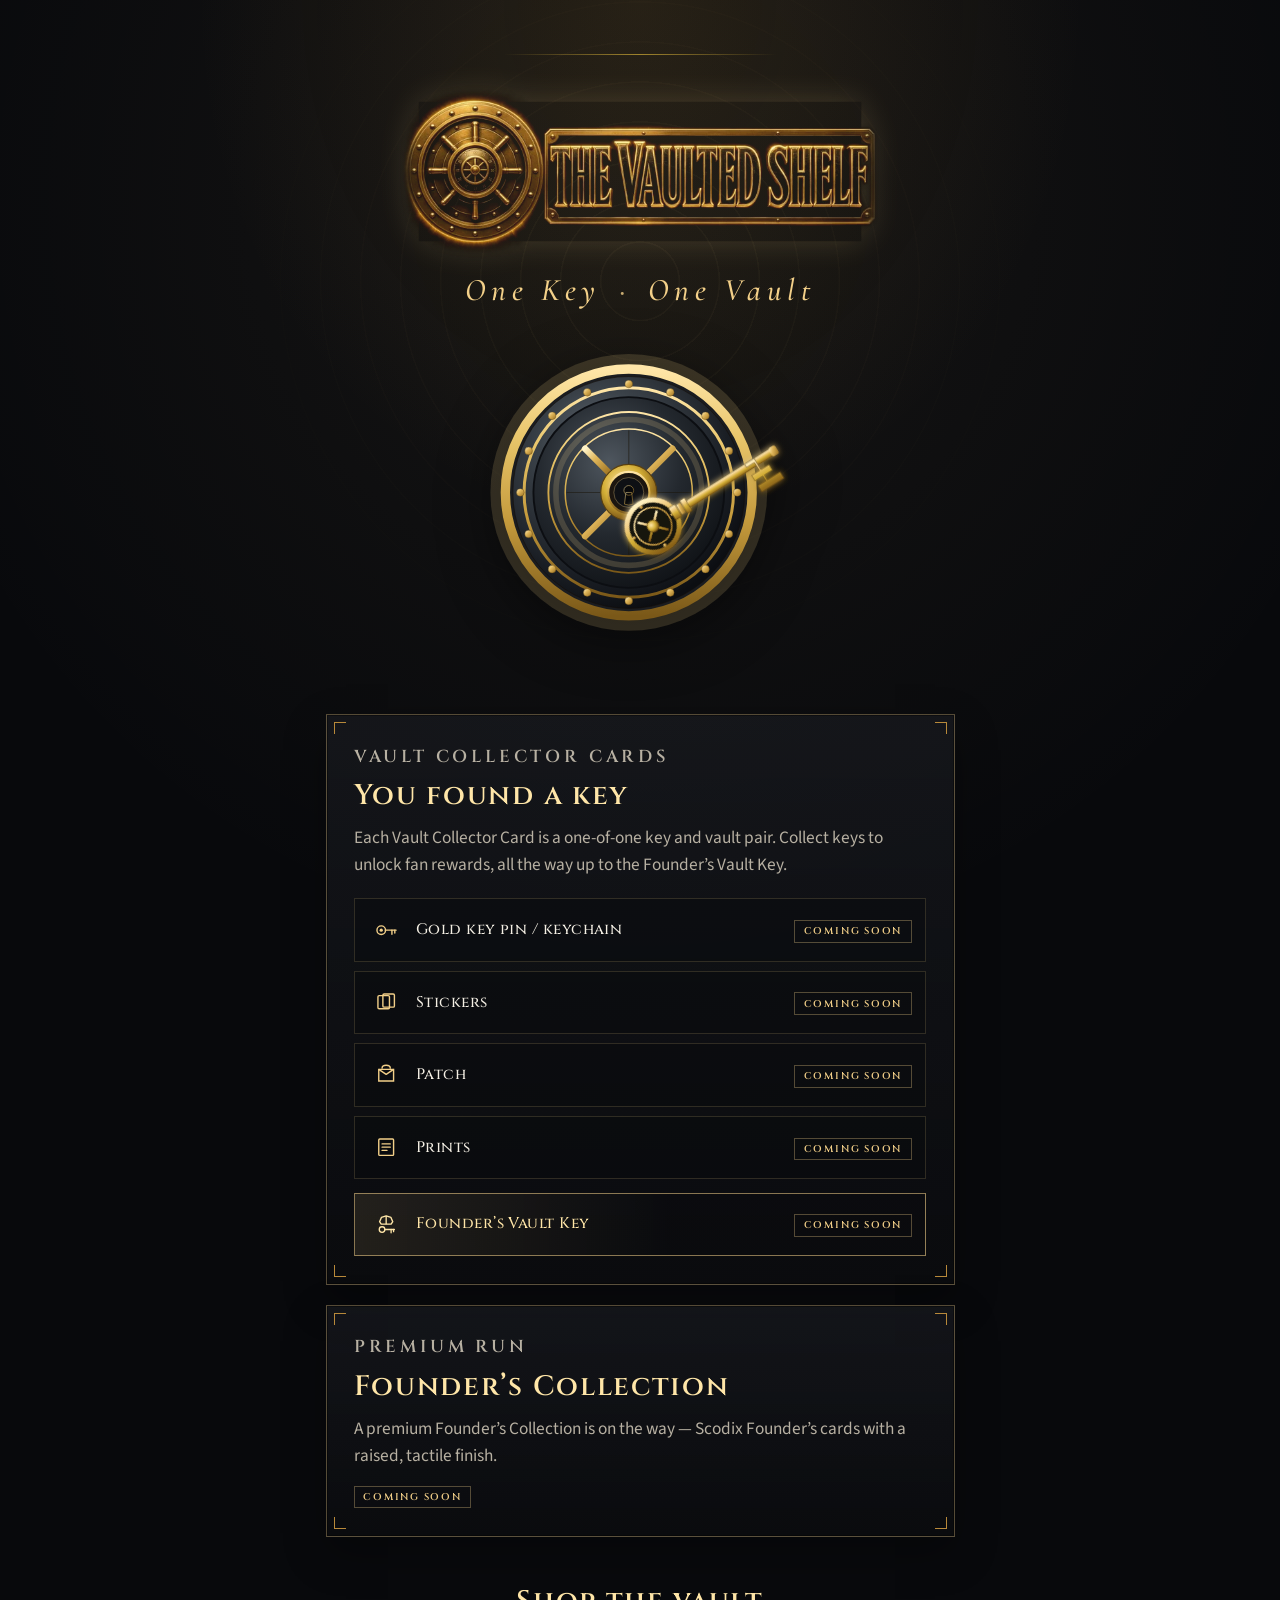
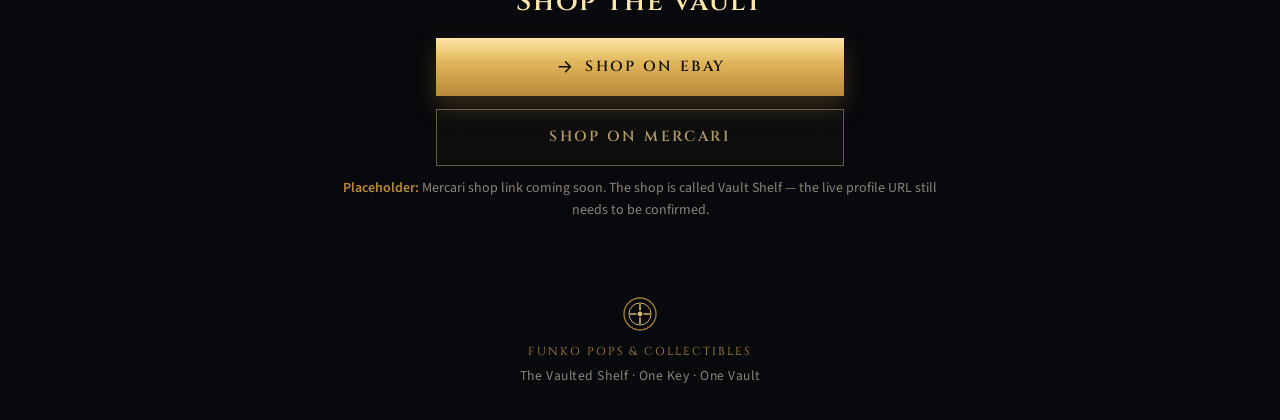
==== claim/index.html @ 4d3772f2 "The Vaulted Shelf landing page" ====
<!DOCTYPE html>
<html lang="en">
<head>
  <meta charset="utf-8">
  <meta name="viewport" content="width=device-width, initial-scale=1, viewport-fit=cover">
  <meta name="color-scheme" content="dark">
  <meta name="theme-color" content="#08090c">
  <title>The Vaulted Shelf</title>
  <style>
    :root { color-scheme: dark; }
    body {
      margin: 0;
      min-height: 100vh;
      display: flex;
      align-items: center;
      justify-content: center;
      background: #08090c;
      color: #f3d089;
      font-family: Georgia, "Times New Roman", serif;
      text-align: center;
    }
    main { padding: 2rem; }
    a { color: #ffe6a8; }
    p { color: #b7b0a2; }
  </style>
  <script>
    (function () {
      var q = window.location.search || "";
      var h = window.location.hash || "";
      window.location.replace("../" + q + h);
    })();
  </script>
</head>
<body>
  <main>
    <h1>The Vaulted Shelf</h1>
    <p>Opening the vault.</p>
    <p><a id="fallback" href="../">Continue to The Vaulted Shelf</a></p>
  </main>
  <script>
    (function () {
      var a = document.getElementById("fallback");
      if (a) a.href = "../" + (window.location.search || "") + (window.location.hash || "");
    })();
  </script>
</body>
</html>
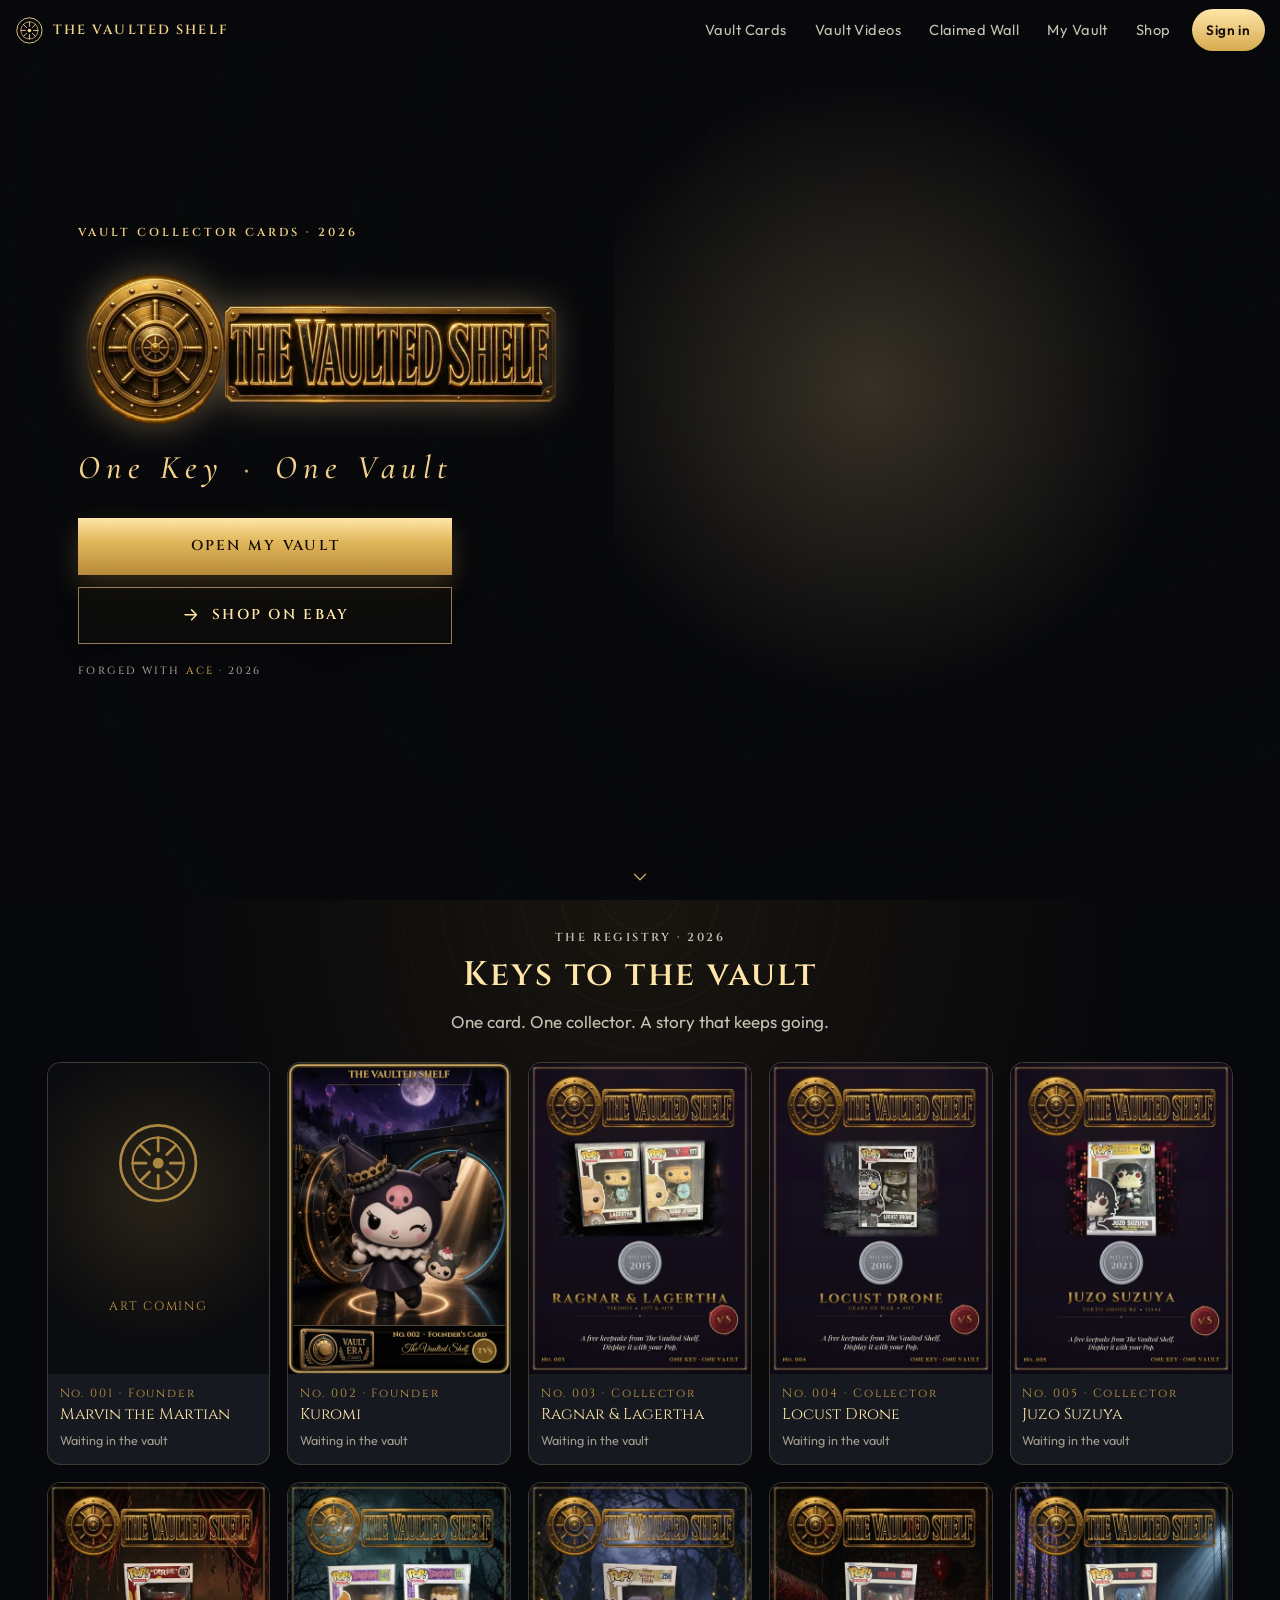
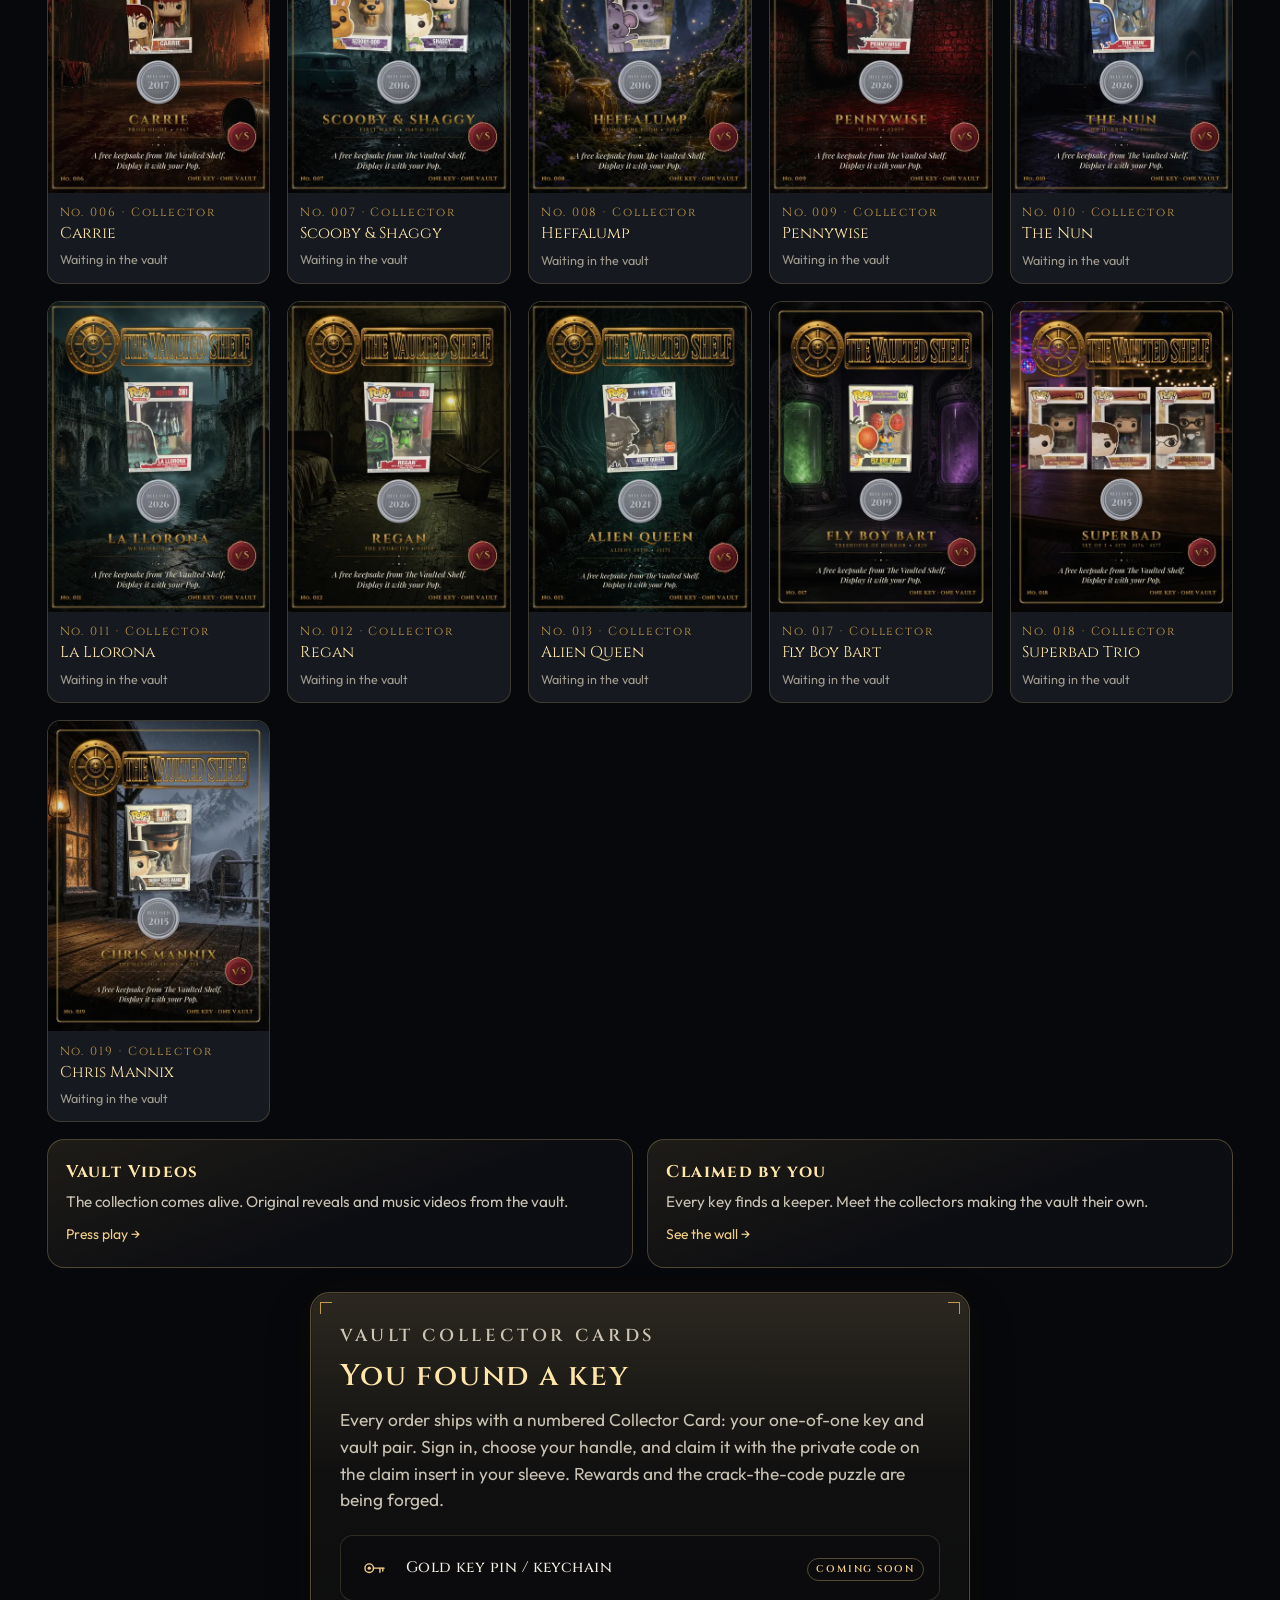
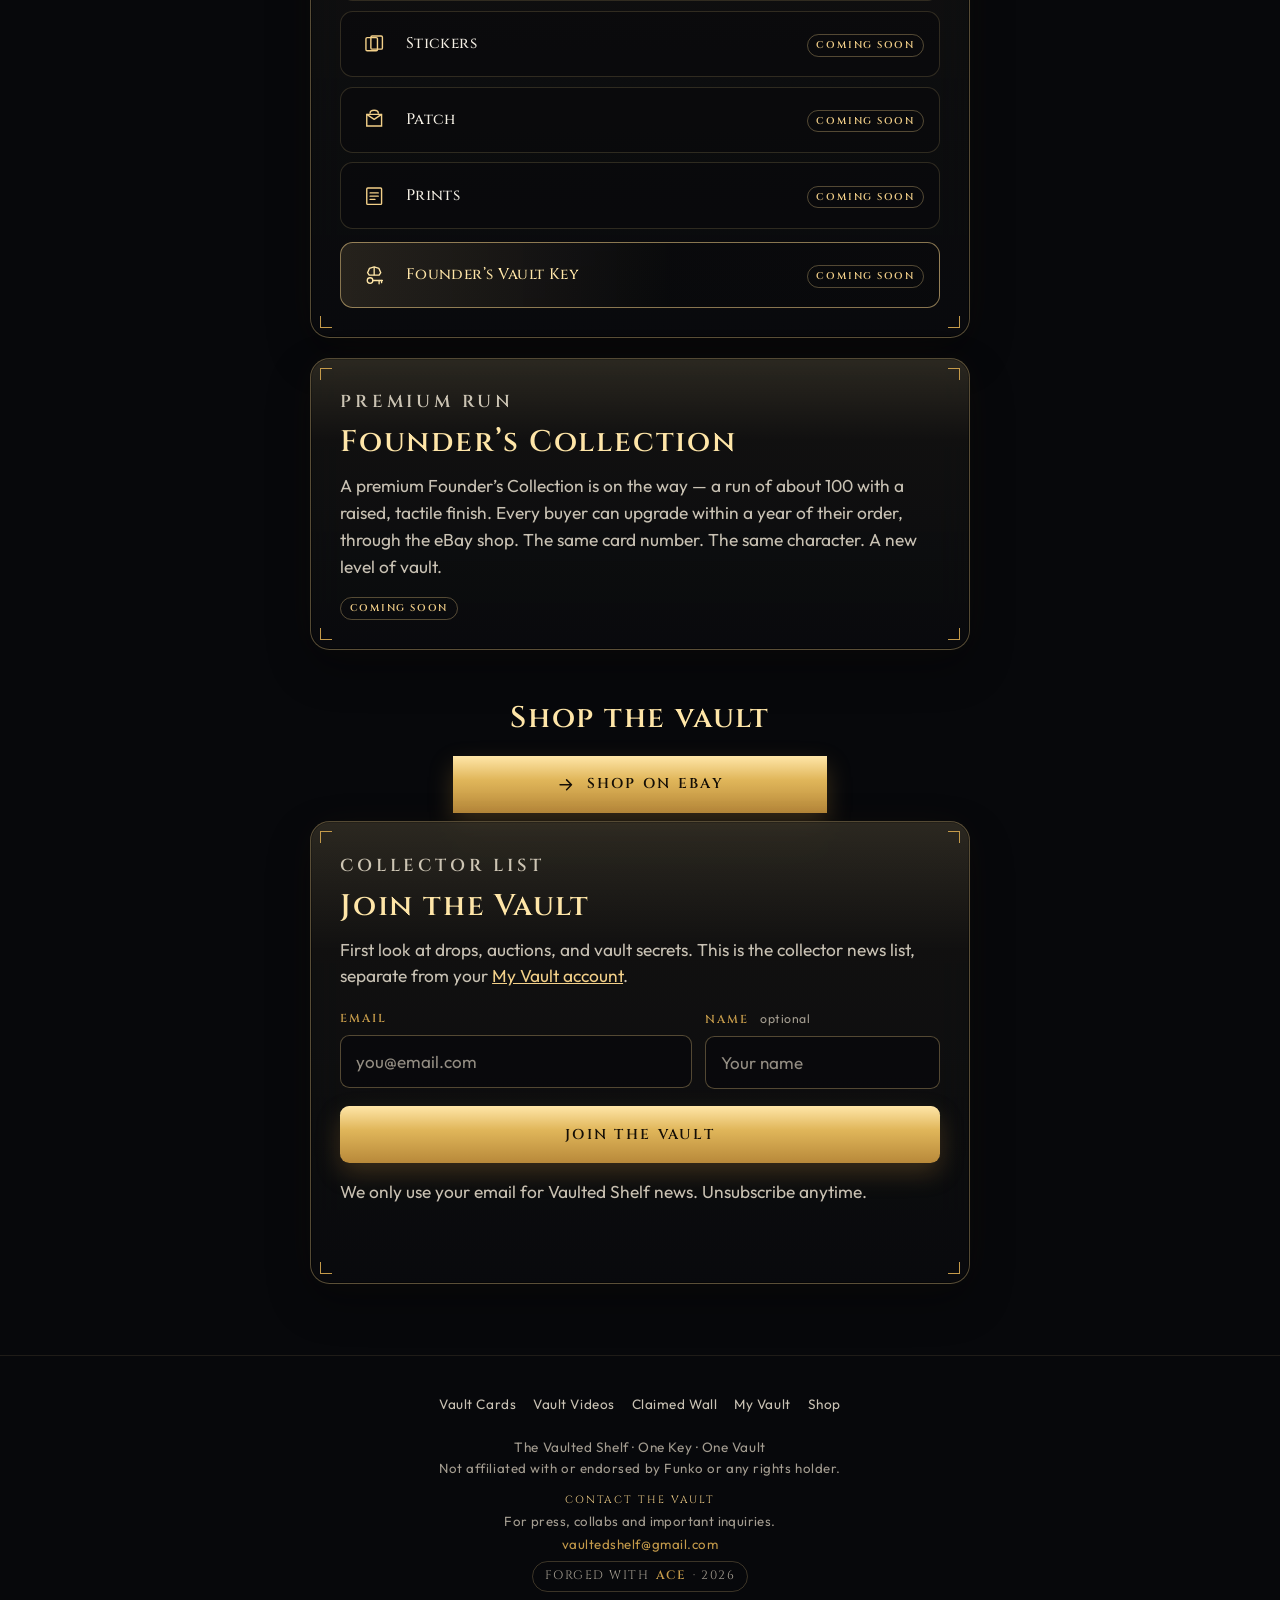
==== commit f1b1fef3: "Scan-to-claim: finish a slip QR after sign-in. A claim-slip link can carry the code in the URL. Capt" ====
--- a/claim/index.html
+++ b/claim/index.html
@@ -23,11 +23,13 @@
     a { color: #ffe6a8; }
     p { color: #b7b0a2; }
   </style>
+  <script src="../assets/vault-claim-link.js"></script>
   <script>
     (function () {
-      var q = window.location.search || "";
-      var h = window.location.hash || "";
-      window.location.replace("../" + q + h);
+      var api = window.__vaultClaimLink;
+      var href = (window.location.search || "") + (window.location.hash || "");
+      var cleaned = api && api.stripCodeFromHref ? api.stripCodeFromHref("/" + href) : ("/" + href);
+      window.location.replace(".." + cleaned);
     })();
   </script>
 </head>
@@ -40,7 +42,12 @@
   <script>
     (function () {
       var a = document.getElementById("fallback");
-      if (a) a.href = "../" + (window.location.search || "") + (window.location.hash || "");
+      if (a) {
+        var api = window.__vaultClaimLink;
+        var href = (window.location.search || "") + (window.location.hash || "");
+        var cleaned = api && api.stripCodeFromHref ? api.stripCodeFromHref("/" + href) : ("/" + href);
+        a.href = ".." + cleaned;
+      }
     })();
   </script>
 </body>
